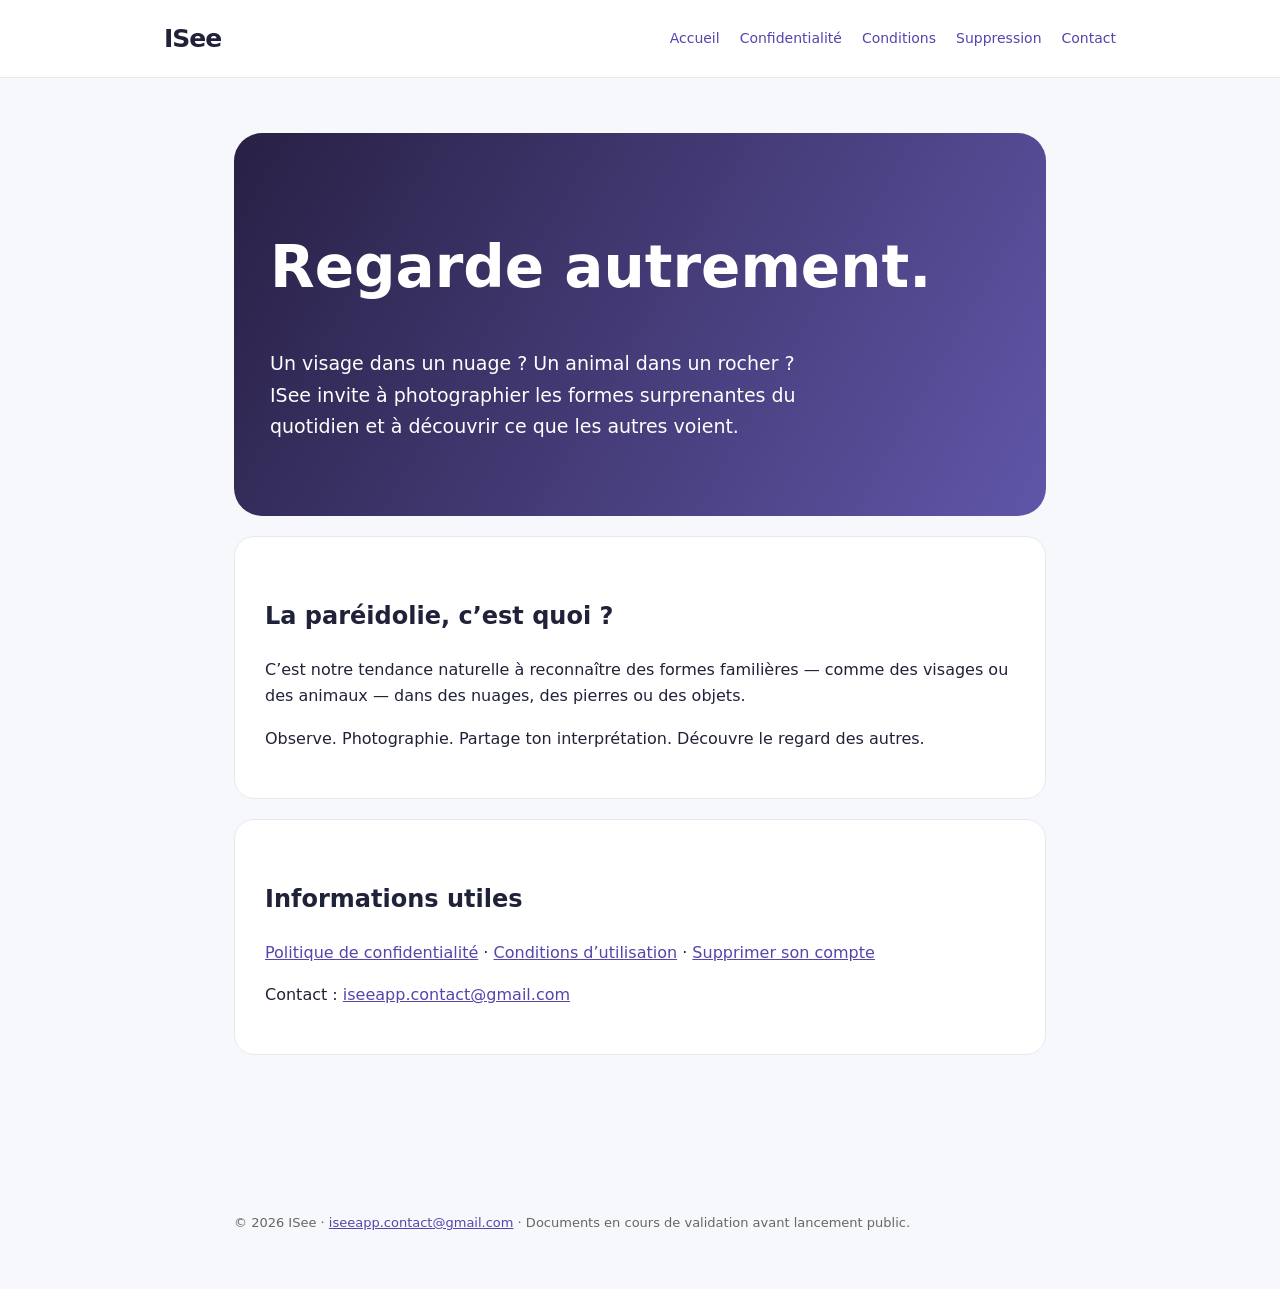
==== index.html @ 5f6ce477 "Add files via upload" ====
<!doctype html><html lang="fr"><head><meta charset="utf-8"><meta name="viewport" content="width=device-width,initial-scale=1"><meta name="description" content="ISee, découvre la paréidolie et partage ton regard sur le monde."><title>Regarde autrement | ISee</title><link rel="stylesheet" href="style.css"></head><body><header><nav><strong>ISee</strong><a href="index.html">Accueil</a><a href="confidentialite.html">Confidentialité</a><a href="conditions.html">Conditions</a><a href="suppression.html">Suppression</a><a href="contact.html">Contact</a></nav></header><main><section class="hero"><h1>Regarde autrement.</h1><p>Un visage dans un nuage ? Un animal dans un rocher ? ISee invite à photographier les formes surprenantes du quotidien et à découvrir ce que les autres voient.</p></section><section class="panel"><h2>La paréidolie, c’est quoi ?</h2><p>C’est notre tendance naturelle à reconnaître des formes familières — comme des visages ou des animaux — dans des nuages, des pierres ou des objets.</p><p>Observe. Photographie. Partage ton interprétation. Découvre le regard des autres.</p></section><section class="panel"><h2>Informations utiles</h2><p><a href="confidentialite.html">Politique de confidentialité</a> · <a href="conditions.html">Conditions d’utilisation</a> · <a href="suppression.html">Supprimer son compte</a></p><p>Contact : <a href="mailto:iseeapp.contact@gmail.com">iseeapp.contact@gmail.com</a></p></section></main><footer>© 2026 ISee · <a href="mailto:iseeapp.contact@gmail.com">iseeapp.contact@gmail.com</a> · Documents en cours de validation avant lancement public.</footer></body></html>
---- style.css ----
*{box-sizing:border-box}body{margin:0;background:#f7f8fb;color:#202239;font-family:system-ui,-apple-system,Segoe UI,sans-serif;line-height:1.65}header{background:#fff;border-bottom:1px solid #e8e8ef}nav{max-width:1000px;margin:auto;padding:18px 24px;display:flex;gap:20px;align-items:center;flex-wrap:wrap}nav strong{font-size:25px;letter-spacing:-1px;margin-right:auto}a{color:#5346ac}nav a{font-size:14px;text-decoration:none}main{max-width:860px;margin:55px auto;padding:0 24px 60px}.hero{padding:55px 36px;border-radius:28px;background:linear-gradient(120deg,#282044,#6056a9);color:white}.hero h1{font-size:clamp(34px,6vw,58px);line-height:1.1}.hero p{max-width:550px;font-size:19px}.hero a{color:white}.panel{background:white;border:1px solid #e8e8ef;border-radius:20px;padding:30px;margin:20px 0}h1{line-height:1.2}h2{margin-top:30px}li{margin:7px 0}.notice{background:#fff8e9;border-left:4px solid #c99742;padding:14px 18px;border-radius:8px}footer{max-width:860px;margin:auto;padding:22px 24px 55px;color:#666;font-size:13px}@media(max-width:600px){nav{gap:10px}nav strong{width:100%}.panel{padding:20px}.hero{padding:36px 22px}}
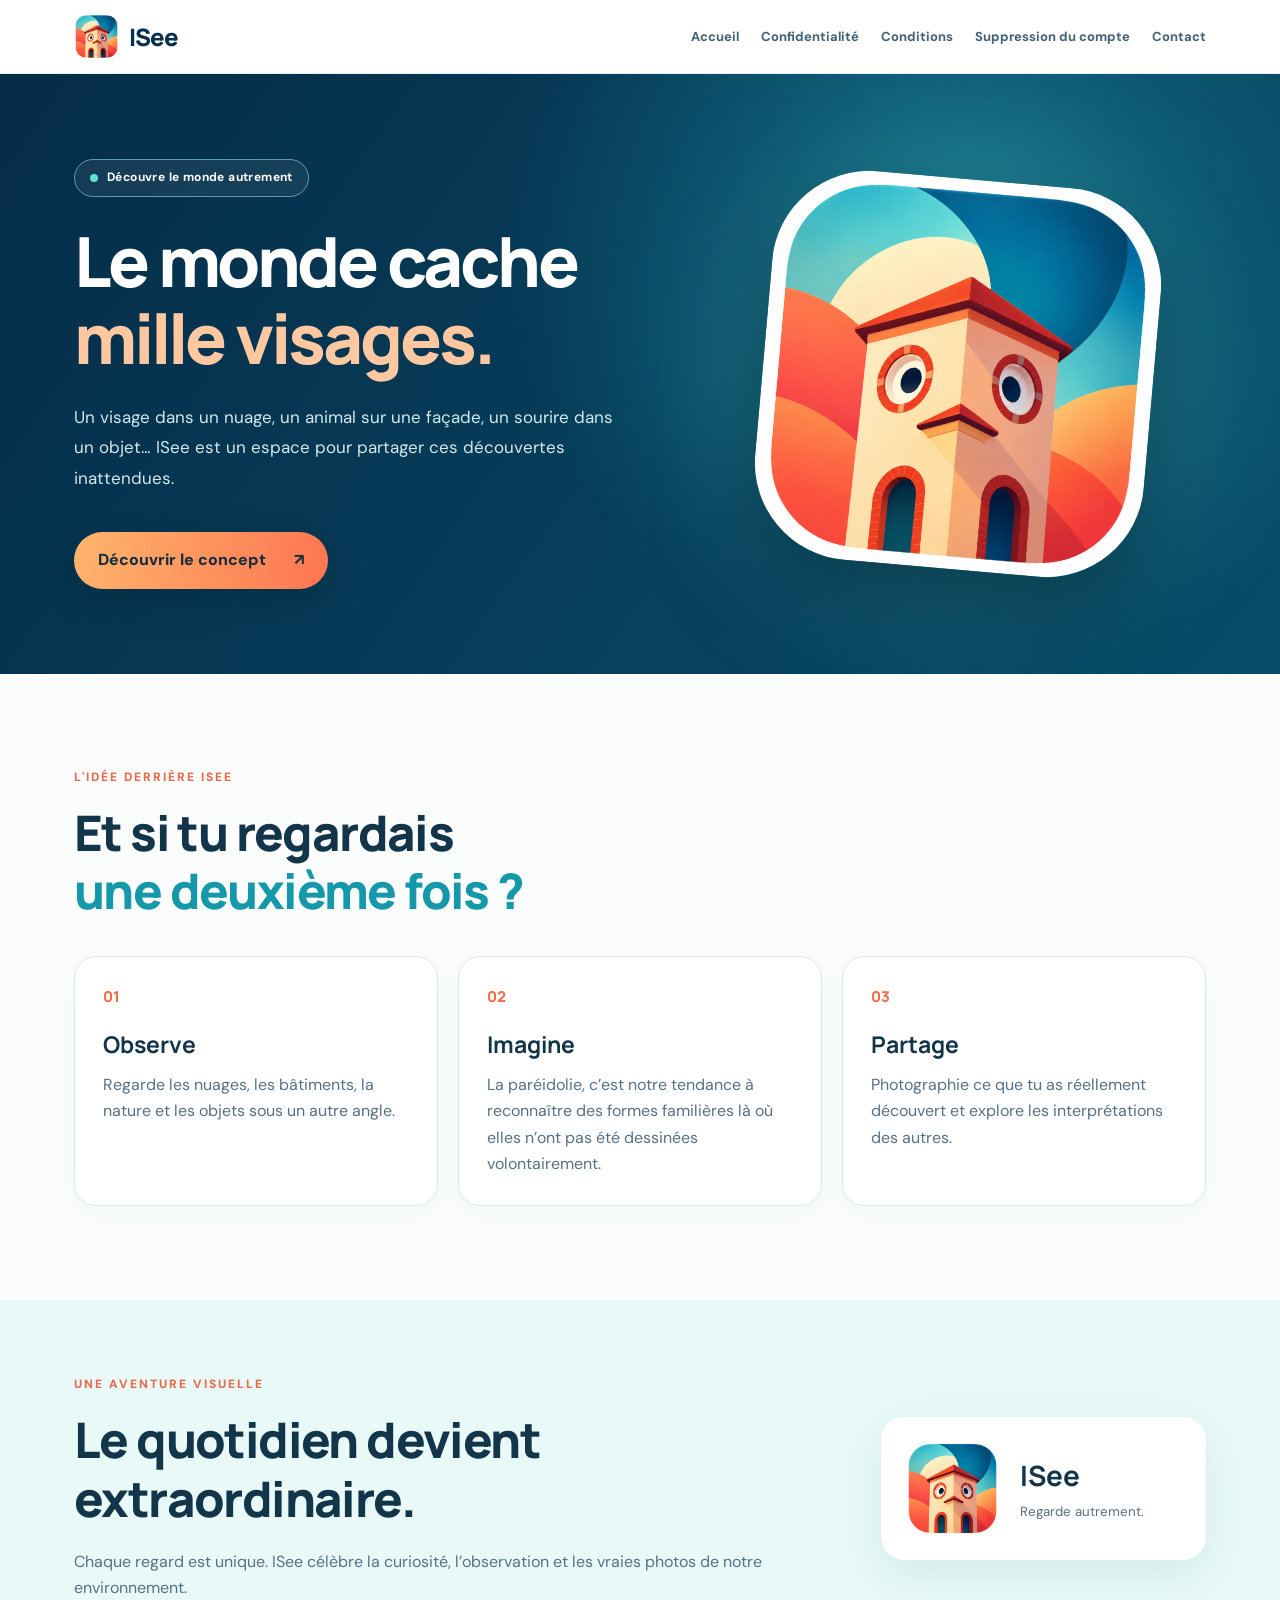
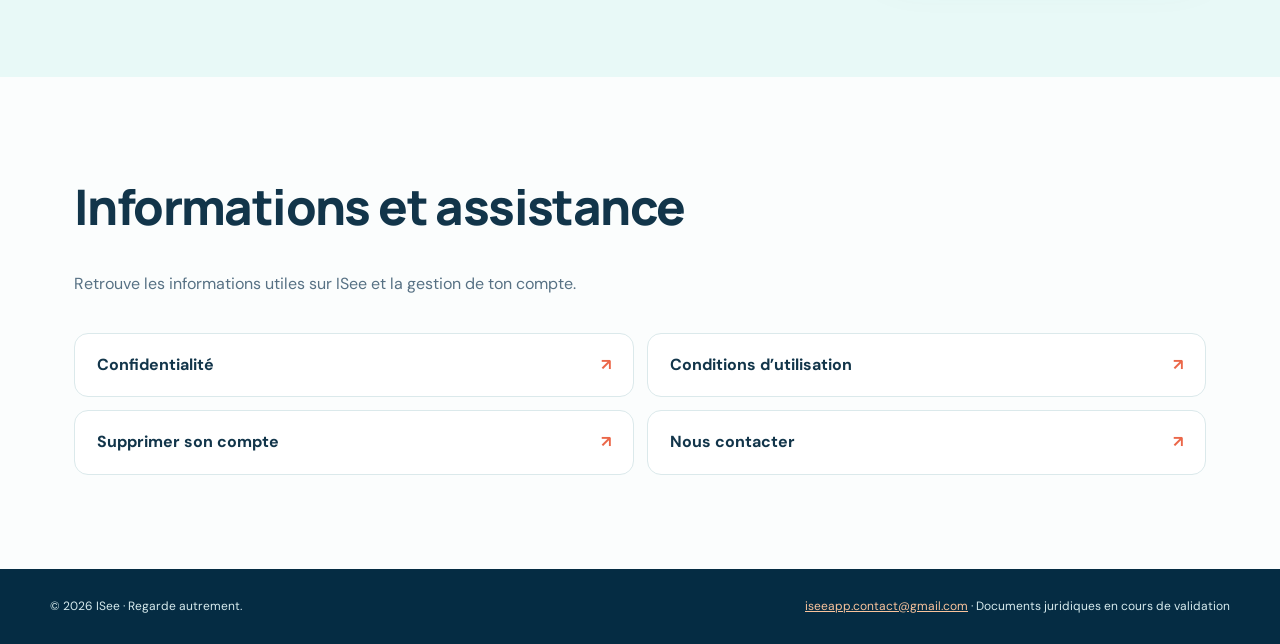
==== commit 4fa6b8b2: "Add files via upload" ====
--- a/index.html
+++ b/index.html
@@ -1 +1 @@
-<!doctype html><html lang="fr"><head><meta charset="utf-8"><meta name="viewport" content="width=device-width,initial-scale=1"><meta name="description" content="ISee, découvre la paréidolie et partage ton regard sur le monde."><title>Regarde autrement | ISee</title><link rel="stylesheet" href="style.css"></head><body><header><nav><strong>ISee</strong><a href="index.html">Accueil</a><a href="confidentialite.html">Confidentialité</a><a href="conditions.html">Conditions</a><a href="suppression.html">Suppression</a><a href="contact.html">Contact</a></nav></header><main><section class="hero"><h1>Regarde autrement.</h1><p>Un visage dans un nuage ? Un animal dans un rocher ? ISee invite à photographier les formes surprenantes du quotidien et à découvrir ce que les autres voient.</p></section><section class="panel"><h2>La paréidolie, c’est quoi ?</h2><p>C’est notre tendance naturelle à reconnaître des formes familières — comme des visages ou des animaux — dans des nuages, des pierres ou des objets.</p><p>Observe. Photographie. Partage ton interprétation. Découvre le regard des autres.</p></section><section class="panel"><h2>Informations utiles</h2><p><a href="confidentialite.html">Politique de confidentialité</a> · <a href="conditions.html">Conditions d’utilisation</a> · <a href="suppression.html">Supprimer son compte</a></p><p>Contact : <a href="mailto:iseeapp.contact@gmail.com">iseeapp.contact@gmail.com</a></p></section></main><footer>© 2026 ISee · <a href="mailto:iseeapp.contact@gmail.com">iseeapp.contact@gmail.com</a> · Documents en cours de validation avant lancement public.</footer></body></html>+<!doctype html><html lang="fr"><head><meta charset="utf-8"><meta name="viewport" content="width=device-width,initial-scale=1"><meta name="theme-color" content="#082f4b"><meta name="description" content="ISee : découvre la paréidolie, photographie les formes étonnantes du quotidien et partage ton regard sur le monde."><link rel="icon" href="logo-isee.png" type="image/png"><link rel="stylesheet" href="style.css"><title>ISee — Regarde autrement</title></head><body><header class="site-header"><div class="nav-wrap"><a class="brand" href="index.html"><img src="logo-isee.png" alt="Logo ISee"><span>ISee</span></a><nav aria-label="Navigation principale"><a href="index.html">Accueil</a><a href="confidentialite.html">Confidentialité</a><a href="conditions.html">Conditions</a><a href="suppression.html">Suppression du compte</a><a href="contact.html">Contact</a></nav></div></header><main><section class="hero"><div class="hero-content"><div class="pill"><span class="dot"></span> Découvre le monde autrement</div><h1>Le monde cache<br><em>mille visages.</em></h1><p>Un visage dans un nuage, un animal sur une façade, un sourire dans un objet… ISee est un espace pour partager ces découvertes inattendues.</p><a class="cta" href="#concept">Découvrir le concept <span aria-hidden="true">↗</span></a></div><div class="hero-art"><div class="glow"></div><img src="logo-isee.png" alt="Logo officiel ISee : une maison dont les fenêtres ressemblent à des yeux"></div></section><section class="concept" id="concept"><div class="section-label">L'idée derrière ISee</div><h2>Et si tu regardais<br><span>une deuxième fois ?</span></h2><div class="features"><article class="feature"><div class="feature-num">01</div><h3>Observe</h3><p>Regarde les nuages, les bâtiments, la nature et les objets sous un autre angle.</p></article><article class="feature"><div class="feature-num">02</div><h3>Imagine</h3><p>La paréidolie, c’est notre tendance à reconnaître des formes familières là où elles n’ont pas été dessinées volontairement.</p></article><article class="feature"><div class="feature-num">03</div><h3>Partage</h3><p>Photographie ce que tu as réellement découvert et explore les interprétations des autres.</p></article></div></section><section class="info"><div><div class="section-label">Une aventure visuelle</div><h2>Le quotidien devient<br>extraordinaire.</h2><p>Chaque regard est unique. ISee célèbre la curiosité, l’observation et les vraies photos de notre environnement.</p></div><div class="info-card"><img src="logo-isee.png" alt="Icône de l’application ISee"><div><strong>ISee</strong><small>Regarde autrement.</small></div></div></section><section class="links-section"><h2>Informations et assistance</h2><p>Retrouve les informations utiles sur ISee et la gestion de ton compte.</p><div class="link-grid"><a href="confidentialite.html">Confidentialité <span>↗</span></a><a href="conditions.html">Conditions d’utilisation <span>↗</span></a><a href="suppression.html">Supprimer son compte <span>↗</span></a><a href="contact.html">Nous contacter <span>↗</span></a></div></section></main><footer class="site-footer"><div class="footer-inner"><span>© 2026 ISee · Regarde autrement.</span><span><a href="mailto:iseeapp.contact@gmail.com">iseeapp.contact@gmail.com</a> · Documents juridiques en cours de validation</span></div></footer></body></html>
--- a/style.css
+++ b/style.css
@@ -1 +1,2 @@
-*{box-sizing:border-box}body{margin:0;background:#f7f8fb;color:#202239;font-family:system-ui,-apple-system,Segoe UI,sans-serif;line-height:1.65}header{background:#fff;border-bottom:1px solid #e8e8ef}nav{max-width:1000px;margin:auto;padding:18px 24px;display:flex;gap:20px;align-items:center;flex-wrap:wrap}nav strong{font-size:25px;letter-spacing:-1px;margin-right:auto}a{color:#5346ac}nav a{font-size:14px;text-decoration:none}main{max-width:860px;margin:55px auto;padding:0 24px 60px}.hero{padding:55px 36px;border-radius:28px;background:linear-gradient(120deg,#282044,#6056a9);color:white}.hero h1{font-size:clamp(34px,6vw,58px);line-height:1.1}.hero p{max-width:550px;font-size:19px}.hero a{color:white}.panel{background:white;border:1px solid #e8e8ef;border-radius:20px;padding:30px;margin:20px 0}h1{line-height:1.2}h2{margin-top:30px}li{margin:7px 0}.notice{background:#fff8e9;border-left:4px solid #c99742;padding:14px 18px;border-radius:8px}footer{max-width:860px;margin:auto;padding:22px 24px 55px;color:#666;font-size:13px}@media(max-width:600px){nav{gap:10px}nav strong{width:100%}.panel{padding:20px}.hero{padding:36px 22px}}+@import url('https://fonts.googleapis.com/css2?family=DM+Sans:wght@400;500;600;700;800&family=Manrope:wght@400;500;600;700;800&display=swap');
+:root{--navy:#082f4b;--deep:#05283e;--cyan:#36c4ca;--orange:#ff7951;--coral:#fa4f45;--cream:#fff4d9;--ink:#12354a;--muted:#577184;--line:#dbe9eb}*{box-sizing:border-box}html{scroll-behavior:smooth}body{margin:0;color:var(--ink);background:#fbfdfd;font-family:'DM Sans',system-ui,-apple-system,Segoe UI,sans-serif;line-height:1.65}a{color:inherit}a:focus-visible{outline:3px solid var(--orange);outline-offset:4px}.site-header{background:#fff;position:relative;z-index:5;border-bottom:1px solid #e9f0f0}.nav-wrap{max-width:1180px;margin:auto;display:flex;justify-content:space-between;align-items:center;gap:24px;padding:14px 24px}.brand{text-decoration:none;display:flex;align-items:center;gap:10px;color:var(--navy);font-family:Manrope,sans-serif;font-weight:800;font-size:24px;letter-spacing:-1px}.brand img{width:45px;height:45px;object-fit:cover;border-radius:12px}.site-header nav{display:flex;align-items:center;gap:22px;flex-wrap:wrap}.site-header nav a{text-decoration:none;font-size:13px;font-weight:700;color:#426274}.site-header nav a:hover{color:#ef6b49}.hero{background:radial-gradient(circle at 75% 28%,#146f88 0,transparent 43%),linear-gradient(125deg,#052c48 0%,#084e69 100%);color:#fff;min-height:590px;display:grid;grid-template-columns:1.1fr .9fr;align-items:center;gap:30px;padding:85px max(28px,calc((100vw - 1132px)/2));overflow:hidden}.hero-content{max-width:640px;position:relative;z-index:2}.pill{display:inline-flex;align-items:center;gap:9px;border:1px solid #5d9cae;background:#ffffff10;border-radius:40px;padding:8px 15px;font-size:12px;font-weight:700;letter-spacing:.4px}.dot{width:8px;height:8px;border-radius:50%;background:#5ee3d2}.hero h1{font-family:Manrope,sans-serif;font-weight:800;font-size:clamp(42px,5.4vw,74px);line-height:1.12;letter-spacing:-3px;margin:25px 0}.hero h1 em{font-style:normal;color:#ffc8a0}.hero p{max-width:560px;font-size:17px;color:#d2e9ec;line-height:1.8}.cta{display:inline-flex;align-items:center;gap:28px;background:linear-gradient(100deg,#ffb56c,#ff7551);color:#172d3d;text-decoration:none;font-weight:800;border-radius:50px;padding:15px 24px;margin-top:22px;box-shadow:0 12px 35px #021f2b50}.hero-art{position:relative;display:flex;justify-content:center;align-items:center;min-width:0}.hero-art img{width:min(100%,390px);border-radius:25%;box-shadow:0 36px 90px #021e32a0;position:relative;transform:rotate(5deg)}.glow{position:absolute;width:450px;height:450px;max-width:100%;border-radius:50%;background:#52d1c855;filter:blur(65px)}.concept,.links-section{max-width:1180px;margin:auto;padding:94px 24px}.section-label,.eyebrow{color:#eb6749;font-size:12px;letter-spacing:2px;text-transform:uppercase;font-weight:800}.concept h2,.info h2,.links-section h2{font-family:Manrope,sans-serif;font-weight:800;font-size:clamp(30px,4vw,49px);line-height:1.2;letter-spacing:-1.6px;margin:16px 0 35px}.concept h2 span{color:#1598a9}.features{display:grid;grid-template-columns:repeat(3,1fr);gap:20px}.feature{border:1px solid var(--line);border-radius:22px;padding:28px;background:white;box-shadow:0 9px 30px #0b56730a}.feature-num{font-family:Manrope,sans-serif;font-size:15px;color:#ec714c;font-weight:800}.feature h3{font-size:23px;font-family:Manrope,sans-serif;margin:16px 0 8px}.feature p,.links-section p,.info p{color:var(--muted);margin:0}.info{background:#e8f9f7;display:grid;grid-template-columns:1.4fr .6fr;align-items:center;gap:50px;padding:75px max(24px,calc((100vw - 1132px)/2))}.info h2{margin-bottom:20px}.info-card{display:flex;align-items:center;gap:20px;background:white;border-radius:23px;padding:24px;box-shadow:0 15px 45px #086b6c18}.info-card img{width:95px;height:95px;border-radius:24px}.info-card strong{display:block;font-size:28px;font-family:Manrope,sans-serif}.info-card small{color:var(--muted)}.links-section{padding-top:85px}.link-grid{display:grid;grid-template-columns:repeat(2,1fr);gap:13px;margin-top:35px}.link-grid a{display:flex;justify-content:space-between;align-items:center;text-decoration:none;font-weight:700;border:1px solid var(--line);border-radius:14px;padding:18px 22px;background:white}.link-grid a:hover{border-color:#26abb5;background:#f2fdfd}.link-grid span{color:#eb6749}.site-footer{background:#052c43;color:#d7ebee;padding:28px 24px;font-size:12px}.footer-inner{max-width:1180px;margin:auto;display:flex;gap:20px;justify-content:space-between;flex-wrap:wrap}.site-footer a{color:#f9c39c}.page-main{max-width:950px;margin:0 auto;padding:60px 24px 95px}.page-main .eyebrow{margin-bottom:18px}.legal-card{background:white;border:1px solid var(--line);border-radius:24px;padding:clamp(24px,5vw,58px);box-shadow:0 15px 50px #0a43530b}.legal-card h1{font-family:Manrope,sans-serif;font-size:clamp(30px,4vw,44px);line-height:1.2;letter-spacing:-1px;color:var(--navy);margin:0 0 20px}.legal-card h2{font-family:Manrope,sans-serif;color:var(--navy);font-size:21px;margin:34px 0 8px}.legal-card p,.legal-card li{color:#415f70}.legal-card a{color:#047e91;overflow-wrap:anywhere}.notice{background:#fff5e9;border-left:4px solid #f1874d;padding:15px 18px;border-radius:9px}.legal-card strong{color:#173d52}@media(max-width:850px){.nav-wrap{align-items:flex-start;flex-direction:column}.site-header nav{gap:12px 17px}.hero{grid-template-columns:1fr;padding:65px 24px 80px;gap:50px}.hero-art img{max-width:270px}.features{grid-template-columns:1fr}.info{grid-template-columns:1fr;padding:60px 24px}.link-grid{grid-template-columns:1fr}}@media(max-width:480px){.site-header nav a{font-size:12px}.hero h1{letter-spacing:-2px}.hero p{font-size:15px}.concept,.links-section{padding:65px 22px}.legal-card{border-radius:16px}.info-card img{width:75px;height:75px}}
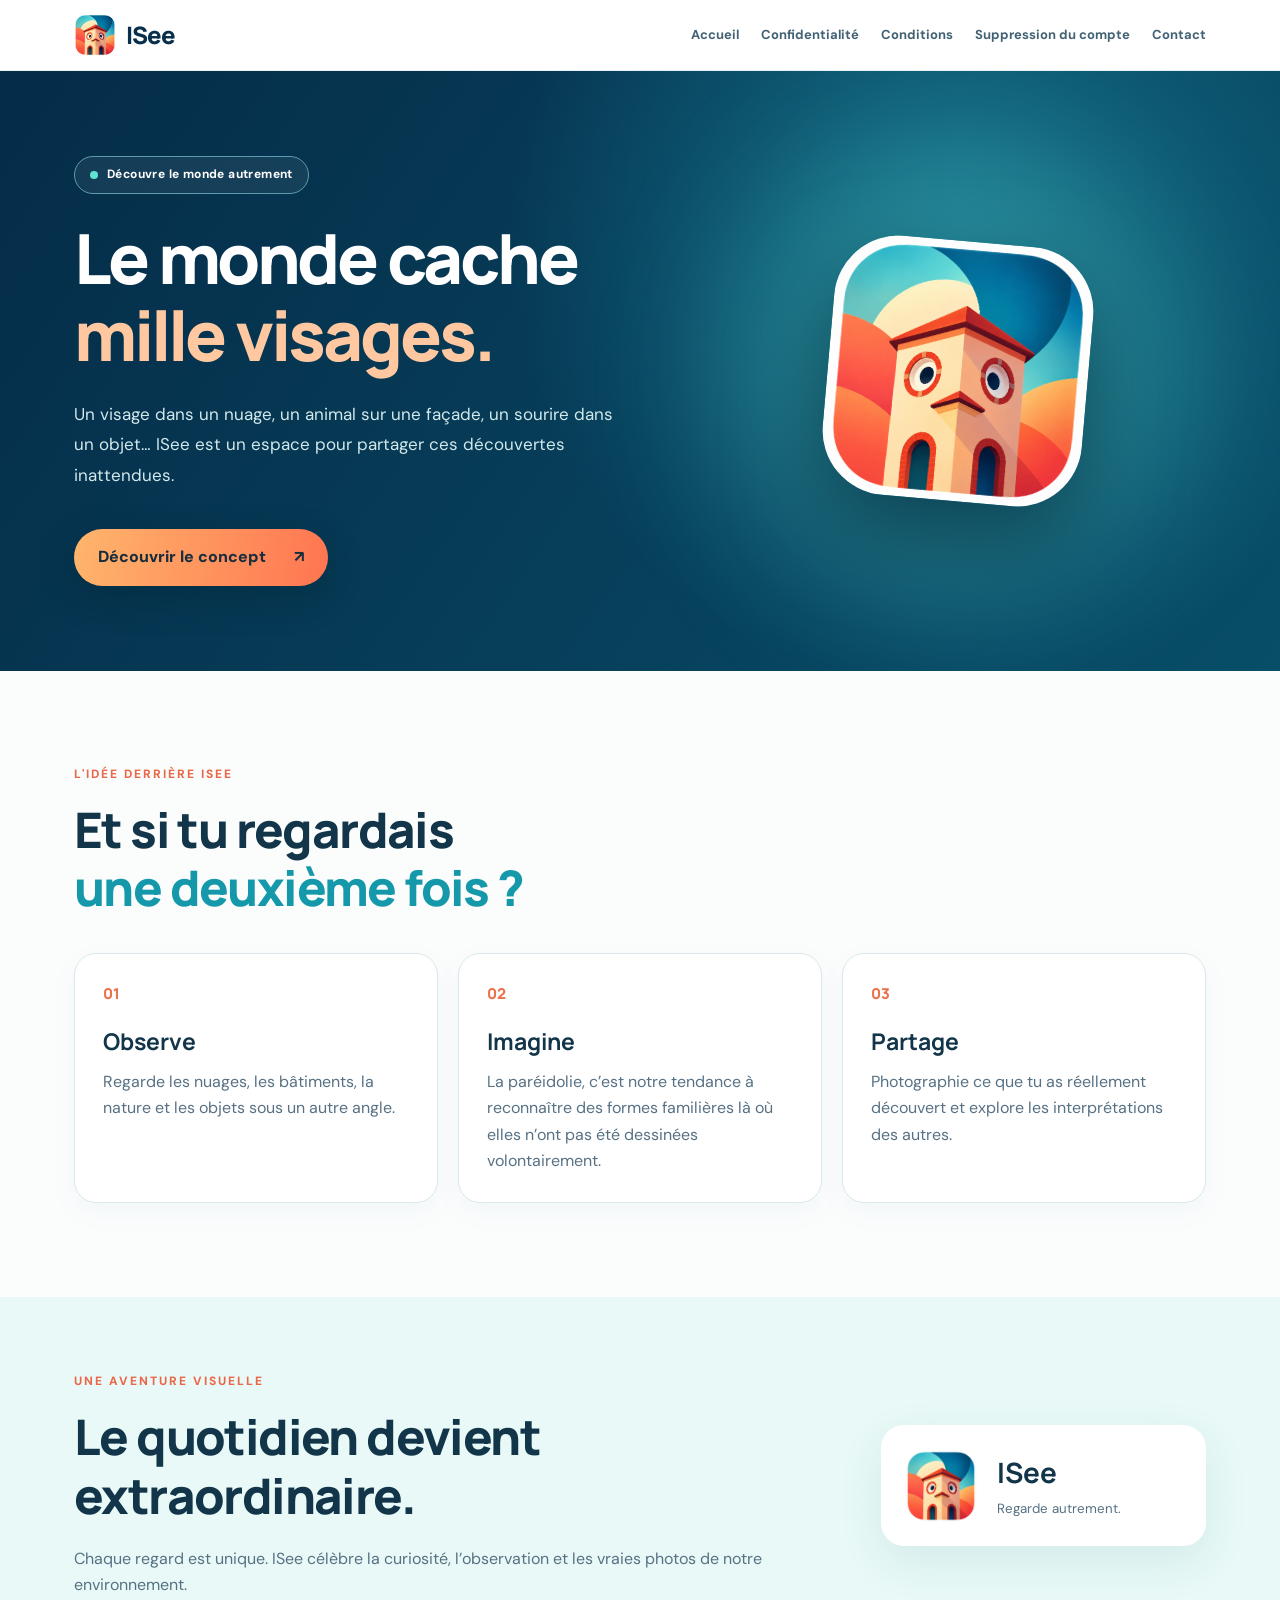
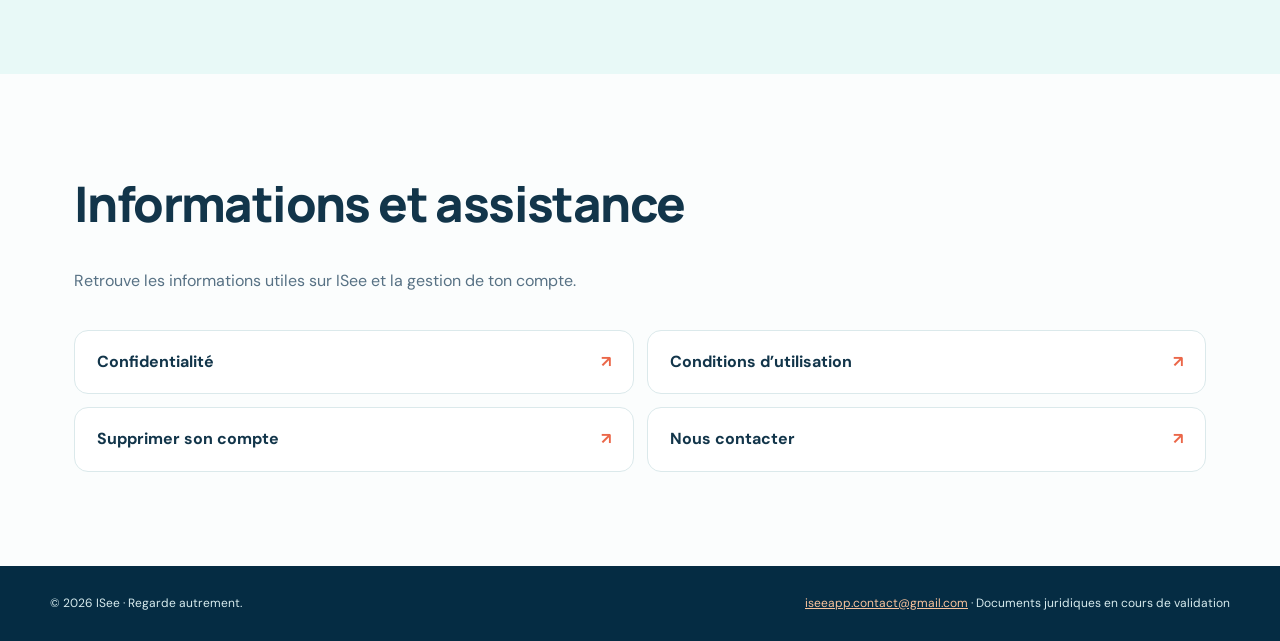
==== commit fcdaaa36: "Add files via upload" ====
--- a/index.html
+++ b/index.html
@@ -1 +1 @@
-<!doctype html><html lang="fr"><head><meta charset="utf-8"><meta name="viewport" content="width=device-width,initial-scale=1"><meta name="theme-color" content="#082f4b"><meta name="description" content="ISee : découvre la paréidolie, photographie les formes étonnantes du quotidien et partage ton regard sur le monde."><link rel="icon" href="logo-isee.png" type="image/png"><link rel="stylesheet" href="style.css"><title>ISee — Regarde autrement</title></head><body><header class="site-header"><div class="nav-wrap"><a class="brand" href="index.html"><img src="logo-isee.png" alt="Logo ISee"><span>ISee</span></a><nav aria-label="Navigation principale"><a href="index.html">Accueil</a><a href="confidentialite.html">Confidentialité</a><a href="conditions.html">Conditions</a><a href="suppression.html">Suppression du compte</a><a href="contact.html">Contact</a></nav></div></header><main><section class="hero"><div class="hero-content"><div class="pill"><span class="dot"></span> Découvre le monde autrement</div><h1>Le monde cache<br><em>mille visages.</em></h1><p>Un visage dans un nuage, un animal sur une façade, un sourire dans un objet… ISee est un espace pour partager ces découvertes inattendues.</p><a class="cta" href="#concept">Découvrir le concept <span aria-hidden="true">↗</span></a></div><div class="hero-art"><div class="glow"></div><img src="logo-isee.png" alt="Logo officiel ISee : une maison dont les fenêtres ressemblent à des yeux"></div></section><section class="concept" id="concept"><div class="section-label">L'idée derrière ISee</div><h2>Et si tu regardais<br><span>une deuxième fois ?</span></h2><div class="features"><article class="feature"><div class="feature-num">01</div><h3>Observe</h3><p>Regarde les nuages, les bâtiments, la nature et les objets sous un autre angle.</p></article><article class="feature"><div class="feature-num">02</div><h3>Imagine</h3><p>La paréidolie, c’est notre tendance à reconnaître des formes familières là où elles n’ont pas été dessinées volontairement.</p></article><article class="feature"><div class="feature-num">03</div><h3>Partage</h3><p>Photographie ce que tu as réellement découvert et explore les interprétations des autres.</p></article></div></section><section class="info"><div><div class="section-label">Une aventure visuelle</div><h2>Le quotidien devient<br>extraordinaire.</h2><p>Chaque regard est unique. ISee célèbre la curiosité, l’observation et les vraies photos de notre environnement.</p></div><div class="info-card"><img src="logo-isee.png" alt="Icône de l’application ISee"><div><strong>ISee</strong><small>Regarde autrement.</small></div></div></section><section class="links-section"><h2>Informations et assistance</h2><p>Retrouve les informations utiles sur ISee et la gestion de ton compte.</p><div class="link-grid"><a href="confidentialite.html">Confidentialité <span>↗</span></a><a href="conditions.html">Conditions d’utilisation <span>↗</span></a><a href="suppression.html">Supprimer son compte <span>↗</span></a><a href="contact.html">Nous contacter <span>↗</span></a></div></section></main><footer class="site-footer"><div class="footer-inner"><span>© 2026 ISee · Regarde autrement.</span><span><a href="mailto:iseeapp.contact@gmail.com">iseeapp.contact@gmail.com</a> · Documents juridiques en cours de validation</span></div></footer></body></html>+<!doctype html><html lang="fr"><head><meta charset="utf-8"><meta name="viewport" content="width=device-width,initial-scale=1"><meta name="theme-color" content="#082f4b"><meta name="description" content="ISee : découvre la paréidolie, photographie les formes étonnantes du quotidien et partage ton regard sur le monde."><link rel="icon" href="logo-isee.png" type="image/png"><link rel="stylesheet" href="style.css?v=3"><title>ISee — Regarde autrement</title></head><body><header class="site-header"><div class="nav-wrap"><a class="brand" href="index.html"><img src="logo-isee.png" alt="Logo ISee" width="42" height="42" style="width:42px;height:42px;max-width:42px;object-fit:cover;"><span>ISee</span></a><nav aria-label="Navigation principale"><a href="index.html">Accueil</a><a href="confidentialite.html">Confidentialité</a><a href="conditions.html">Conditions</a><a href="suppression.html">Suppression du compte</a><a href="contact.html">Contact</a></nav></div></header><main><section class="hero"><div class="hero-content"><div class="pill"><span class="dot"></span> Découvre le monde autrement</div><h1>Le monde cache<br><em>mille visages.</em></h1><p>Un visage dans un nuage, un animal sur une façade, un sourire dans un objet… ISee est un espace pour partager ces découvertes inattendues.</p><a class="cta" href="#concept">Découvrir le concept <span aria-hidden="true">↗</span></a></div><div class="hero-art"><div class="glow"></div><img src="logo-isee.png" alt="Logo officiel ISee : une maison dont les fenêtres ressemblent à des yeux" width="260" height="260" style="width:100%;max-width:260px;height:auto;"></div></section><section class="concept" id="concept"><div class="section-label">L'idée derrière ISee</div><h2>Et si tu regardais<br><span>une deuxième fois ?</span></h2><div class="features"><article class="feature"><div class="feature-num">01</div><h3>Observe</h3><p>Regarde les nuages, les bâtiments, la nature et les objets sous un autre angle.</p></article><article class="feature"><div class="feature-num">02</div><h3>Imagine</h3><p>La paréidolie, c’est notre tendance à reconnaître des formes familières là où elles n’ont pas été dessinées volontairement.</p></article><article class="feature"><div class="feature-num">03</div><h3>Partage</h3><p>Photographie ce que tu as réellement découvert et explore les interprétations des autres.</p></article></div></section><section class="info"><div><div class="section-label">Une aventure visuelle</div><h2>Le quotidien devient<br>extraordinaire.</h2><p>Chaque regard est unique. ISee célèbre la curiosité, l’observation et les vraies photos de notre environnement.</p></div><div class="info-card"><img src="logo-isee.png" alt="Icône de l’application ISee" width="72" height="72" style="width:72px;height:72px;max-width:72px;object-fit:cover;"><div><strong>ISee</strong><small>Regarde autrement.</small></div></div></section><section class="links-section"><h2>Informations et assistance</h2><p>Retrouve les informations utiles sur ISee et la gestion de ton compte.</p><div class="link-grid"><a href="confidentialite.html">Confidentialité <span>↗</span></a><a href="conditions.html">Conditions d’utilisation <span>↗</span></a><a href="suppression.html">Supprimer son compte <span>↗</span></a><a href="contact.html">Nous contacter <span>↗</span></a></div></section></main><footer class="site-footer"><div class="footer-inner"><span>© 2026 ISee · Regarde autrement.</span><span><a href="mailto:iseeapp.contact@gmail.com">iseeapp.contact@gmail.com</a> · Documents juridiques en cours de validation</span></div></footer></body></html>
--- a/style.css
+++ b/style.css
@@ -1,2 +1,4 @@
 @import url('https://fonts.googleapis.com/css2?family=DM+Sans:wght@400;500;600;700;800&family=Manrope:wght@400;500;600;700;800&display=swap');
-:root{--navy:#082f4b;--deep:#05283e;--cyan:#36c4ca;--orange:#ff7951;--coral:#fa4f45;--cream:#fff4d9;--ink:#12354a;--muted:#577184;--line:#dbe9eb}*{box-sizing:border-box}html{scroll-behavior:smooth}body{margin:0;color:var(--ink);background:#fbfdfd;font-family:'DM Sans',system-ui,-apple-system,Segoe UI,sans-serif;line-height:1.65}a{color:inherit}a:focus-visible{outline:3px solid var(--orange);outline-offset:4px}.site-header{background:#fff;position:relative;z-index:5;border-bottom:1px solid #e9f0f0}.nav-wrap{max-width:1180px;margin:auto;display:flex;justify-content:space-between;align-items:center;gap:24px;padding:14px 24px}.brand{text-decoration:none;display:flex;align-items:center;gap:10px;color:var(--navy);font-family:Manrope,sans-serif;font-weight:800;font-size:24px;letter-spacing:-1px}.brand img{width:45px;height:45px;object-fit:cover;border-radius:12px}.site-header nav{display:flex;align-items:center;gap:22px;flex-wrap:wrap}.site-header nav a{text-decoration:none;font-size:13px;font-weight:700;color:#426274}.site-header nav a:hover{color:#ef6b49}.hero{background:radial-gradient(circle at 75% 28%,#146f88 0,transparent 43%),linear-gradient(125deg,#052c48 0%,#084e69 100%);color:#fff;min-height:590px;display:grid;grid-template-columns:1.1fr .9fr;align-items:center;gap:30px;padding:85px max(28px,calc((100vw - 1132px)/2));overflow:hidden}.hero-content{max-width:640px;position:relative;z-index:2}.pill{display:inline-flex;align-items:center;gap:9px;border:1px solid #5d9cae;background:#ffffff10;border-radius:40px;padding:8px 15px;font-size:12px;font-weight:700;letter-spacing:.4px}.dot{width:8px;height:8px;border-radius:50%;background:#5ee3d2}.hero h1{font-family:Manrope,sans-serif;font-weight:800;font-size:clamp(42px,5.4vw,74px);line-height:1.12;letter-spacing:-3px;margin:25px 0}.hero h1 em{font-style:normal;color:#ffc8a0}.hero p{max-width:560px;font-size:17px;color:#d2e9ec;line-height:1.8}.cta{display:inline-flex;align-items:center;gap:28px;background:linear-gradient(100deg,#ffb56c,#ff7551);color:#172d3d;text-decoration:none;font-weight:800;border-radius:50px;padding:15px 24px;margin-top:22px;box-shadow:0 12px 35px #021f2b50}.hero-art{position:relative;display:flex;justify-content:center;align-items:center;min-width:0}.hero-art img{width:min(100%,390px);border-radius:25%;box-shadow:0 36px 90px #021e32a0;position:relative;transform:rotate(5deg)}.glow{position:absolute;width:450px;height:450px;max-width:100%;border-radius:50%;background:#52d1c855;filter:blur(65px)}.concept,.links-section{max-width:1180px;margin:auto;padding:94px 24px}.section-label,.eyebrow{color:#eb6749;font-size:12px;letter-spacing:2px;text-transform:uppercase;font-weight:800}.concept h2,.info h2,.links-section h2{font-family:Manrope,sans-serif;font-weight:800;font-size:clamp(30px,4vw,49px);line-height:1.2;letter-spacing:-1.6px;margin:16px 0 35px}.concept h2 span{color:#1598a9}.features{display:grid;grid-template-columns:repeat(3,1fr);gap:20px}.feature{border:1px solid var(--line);border-radius:22px;padding:28px;background:white;box-shadow:0 9px 30px #0b56730a}.feature-num{font-family:Manrope,sans-serif;font-size:15px;color:#ec714c;font-weight:800}.feature h3{font-size:23px;font-family:Manrope,sans-serif;margin:16px 0 8px}.feature p,.links-section p,.info p{color:var(--muted);margin:0}.info{background:#e8f9f7;display:grid;grid-template-columns:1.4fr .6fr;align-items:center;gap:50px;padding:75px max(24px,calc((100vw - 1132px)/2))}.info h2{margin-bottom:20px}.info-card{display:flex;align-items:center;gap:20px;background:white;border-radius:23px;padding:24px;box-shadow:0 15px 45px #086b6c18}.info-card img{width:95px;height:95px;border-radius:24px}.info-card strong{display:block;font-size:28px;font-family:Manrope,sans-serif}.info-card small{color:var(--muted)}.links-section{padding-top:85px}.link-grid{display:grid;grid-template-columns:repeat(2,1fr);gap:13px;margin-top:35px}.link-grid a{display:flex;justify-content:space-between;align-items:center;text-decoration:none;font-weight:700;border:1px solid var(--line);border-radius:14px;padding:18px 22px;background:white}.link-grid a:hover{border-color:#26abb5;background:#f2fdfd}.link-grid span{color:#eb6749}.site-footer{background:#052c43;color:#d7ebee;padding:28px 24px;font-size:12px}.footer-inner{max-width:1180px;margin:auto;display:flex;gap:20px;justify-content:space-between;flex-wrap:wrap}.site-footer a{color:#f9c39c}.page-main{max-width:950px;margin:0 auto;padding:60px 24px 95px}.page-main .eyebrow{margin-bottom:18px}.legal-card{background:white;border:1px solid var(--line);border-radius:24px;padding:clamp(24px,5vw,58px);box-shadow:0 15px 50px #0a43530b}.legal-card h1{font-family:Manrope,sans-serif;font-size:clamp(30px,4vw,44px);line-height:1.2;letter-spacing:-1px;color:var(--navy);margin:0 0 20px}.legal-card h2{font-family:Manrope,sans-serif;color:var(--navy);font-size:21px;margin:34px 0 8px}.legal-card p,.legal-card li{color:#415f70}.legal-card a{color:#047e91;overflow-wrap:anywhere}.notice{background:#fff5e9;border-left:4px solid #f1874d;padding:15px 18px;border-radius:9px}.legal-card strong{color:#173d52}@media(max-width:850px){.nav-wrap{align-items:flex-start;flex-direction:column}.site-header nav{gap:12px 17px}.hero{grid-template-columns:1fr;padding:65px 24px 80px;gap:50px}.hero-art img{max-width:270px}.features{grid-template-columns:1fr}.info{grid-template-columns:1fr;padding:60px 24px}.link-grid{grid-template-columns:1fr}}@media(max-width:480px){.site-header nav a{font-size:12px}.hero h1{letter-spacing:-2px}.hero p{font-size:15px}.concept,.links-section{padding:65px 22px}.legal-card{border-radius:16px}.info-card img{width:75px;height:75px}}+:root{--navy:#082f4b;--deep:#05283e;--cyan:#36c4ca;--orange:#ff7951;--coral:#fa4f45;--cream:#fff4d9;--ink:#12354a;--muted:#577184;--line:#dbe9eb}*{box-sizing:border-box}html{scroll-behavior:smooth}body{margin:0;color:var(--ink);background:#fbfdfd;font-family:'DM Sans',system-ui,-apple-system,Segoe UI,sans-serif;line-height:1.65}a{color:inherit}a:focus-visible{outline:3px solid var(--orange);outline-offset:4px}.site-header{background:#fff;position:relative;z-index:5;border-bottom:1px solid #e9f0f0}.nav-wrap{max-width:1180px;margin:auto;display:flex;justify-content:space-between;align-items:center;gap:24px;padding:14px 24px}.brand{text-decoration:none;display:flex;align-items:center;gap:10px;color:var(--navy);font-family:Manrope,sans-serif;font-weight:800;font-size:24px;letter-spacing:-1px}.brand img{width:45px;height:45px;object-fit:cover;border-radius:12px}.site-header nav{display:flex;align-items:center;gap:22px;flex-wrap:wrap}.site-header nav a{text-decoration:none;font-size:13px;font-weight:700;color:#426274}.site-header nav a:hover{color:#ef6b49}.hero{background:radial-gradient(circle at 75% 28%,#146f88 0,transparent 43%),linear-gradient(125deg,#052c48 0%,#084e69 100%);color:#fff;min-height:590px;display:grid;grid-template-columns:1.1fr .9fr;align-items:center;gap:30px;padding:85px max(28px,calc((100vw - 1132px)/2));overflow:hidden}.hero-content{max-width:640px;position:relative;z-index:2}.pill{display:inline-flex;align-items:center;gap:9px;border:1px solid #5d9cae;background:#ffffff10;border-radius:40px;padding:8px 15px;font-size:12px;font-weight:700;letter-spacing:.4px}.dot{width:8px;height:8px;border-radius:50%;background:#5ee3d2}.hero h1{font-family:Manrope,sans-serif;font-weight:800;font-size:clamp(42px,5.4vw,74px);line-height:1.12;letter-spacing:-3px;margin:25px 0}.hero h1 em{font-style:normal;color:#ffc8a0}.hero p{max-width:560px;font-size:17px;color:#d2e9ec;line-height:1.8}.cta{display:inline-flex;align-items:center;gap:28px;background:linear-gradient(100deg,#ffb56c,#ff7551);color:#172d3d;text-decoration:none;font-weight:800;border-radius:50px;padding:15px 24px;margin-top:22px;box-shadow:0 12px 35px #021f2b50}.hero-art{position:relative;display:flex;justify-content:center;align-items:center;min-width:0}.hero-art img{width:min(100%,390px);border-radius:25%;box-shadow:0 36px 90px #021e32a0;position:relative;transform:rotate(5deg)}.glow{position:absolute;width:450px;height:450px;max-width:100%;border-radius:50%;background:#52d1c855;filter:blur(65px)}.concept,.links-section{max-width:1180px;margin:auto;padding:94px 24px}.section-label,.eyebrow{color:#eb6749;font-size:12px;letter-spacing:2px;text-transform:uppercase;font-weight:800}.concept h2,.info h2,.links-section h2{font-family:Manrope,sans-serif;font-weight:800;font-size:clamp(30px,4vw,49px);line-height:1.2;letter-spacing:-1.6px;margin:16px 0 35px}.concept h2 span{color:#1598a9}.features{display:grid;grid-template-columns:repeat(3,1fr);gap:20px}.feature{border:1px solid var(--line);border-radius:22px;padding:28px;background:white;box-shadow:0 9px 30px #0b56730a}.feature-num{font-family:Manrope,sans-serif;font-size:15px;color:#ec714c;font-weight:800}.feature h3{font-size:23px;font-family:Manrope,sans-serif;margin:16px 0 8px}.feature p,.links-section p,.info p{color:var(--muted);margin:0}.info{background:#e8f9f7;display:grid;grid-template-columns:1.4fr .6fr;align-items:center;gap:50px;padding:75px max(24px,calc((100vw - 1132px)/2))}.info h2{margin-bottom:20px}.info-card{display:flex;align-items:center;gap:20px;background:white;border-radius:23px;padding:24px;box-shadow:0 15px 45px #086b6c18}.info-card img{width:95px;height:95px;border-radius:24px}.info-card strong{display:block;font-size:28px;font-family:Manrope,sans-serif}.info-card small{color:var(--muted)}.links-section{padding-top:85px}.link-grid{display:grid;grid-template-columns:repeat(2,1fr);gap:13px;margin-top:35px}.link-grid a{display:flex;justify-content:space-between;align-items:center;text-decoration:none;font-weight:700;border:1px solid var(--line);border-radius:14px;padding:18px 22px;background:white}.link-grid a:hover{border-color:#26abb5;background:#f2fdfd}.link-grid span{color:#eb6749}.site-footer{background:#052c43;color:#d7ebee;padding:28px 24px;font-size:12px}.footer-inner{max-width:1180px;margin:auto;display:flex;gap:20px;justify-content:space-between;flex-wrap:wrap}.site-footer a{color:#f9c39c}.page-main{max-width:950px;margin:0 auto;padding:60px 24px 95px}.page-main .eyebrow{margin-bottom:18px}.legal-card{background:white;border:1px solid var(--line);border-radius:24px;padding:clamp(24px,5vw,58px);box-shadow:0 15px 50px #0a43530b}.legal-card h1{font-family:Manrope,sans-serif;font-size:clamp(30px,4vw,44px);line-height:1.2;letter-spacing:-1px;color:var(--navy);margin:0 0 20px}.legal-card h2{font-family:Manrope,sans-serif;color:var(--navy);font-size:21px;margin:34px 0 8px}.legal-card p,.legal-card li{color:#415f70}.legal-card a{color:#047e91;overflow-wrap:anywhere}.notice{background:#fff5e9;border-left:4px solid #f1874d;padding:15px 18px;border-radius:9px}.legal-card strong{color:#173d52}@media(max-width:850px){.nav-wrap{align-items:flex-start;flex-direction:column}.site-header nav{gap:12px 17px}.hero{grid-template-columns:1fr;padding:65px 24px 80px;gap:50px}.hero-art img{max-width:270px}.features{grid-template-columns:1fr}.info{grid-template-columns:1fr;padding:60px 24px}.link-grid{grid-template-columns:1fr}}@media(max-width:480px){.site-header nav a{font-size:12px}.hero h1{letter-spacing:-2px}.hero p{font-size:15px}.concept,.links-section{padding:65px 22px}.legal-card{border-radius:16px}.info-card img{width:75px;height:75px}}
+/* ISee logo sizing fix */
+.brand img{width:42px!important;height:42px!important;max-width:42px!important;flex:0 0 42px;object-fit:cover}.hero-art img{width:100%!important;max-width:260px!important;height:auto!important}.info-card img{width:72px!important;height:72px!important;max-width:72px!important;flex:0 0 72px;object-fit:cover}
